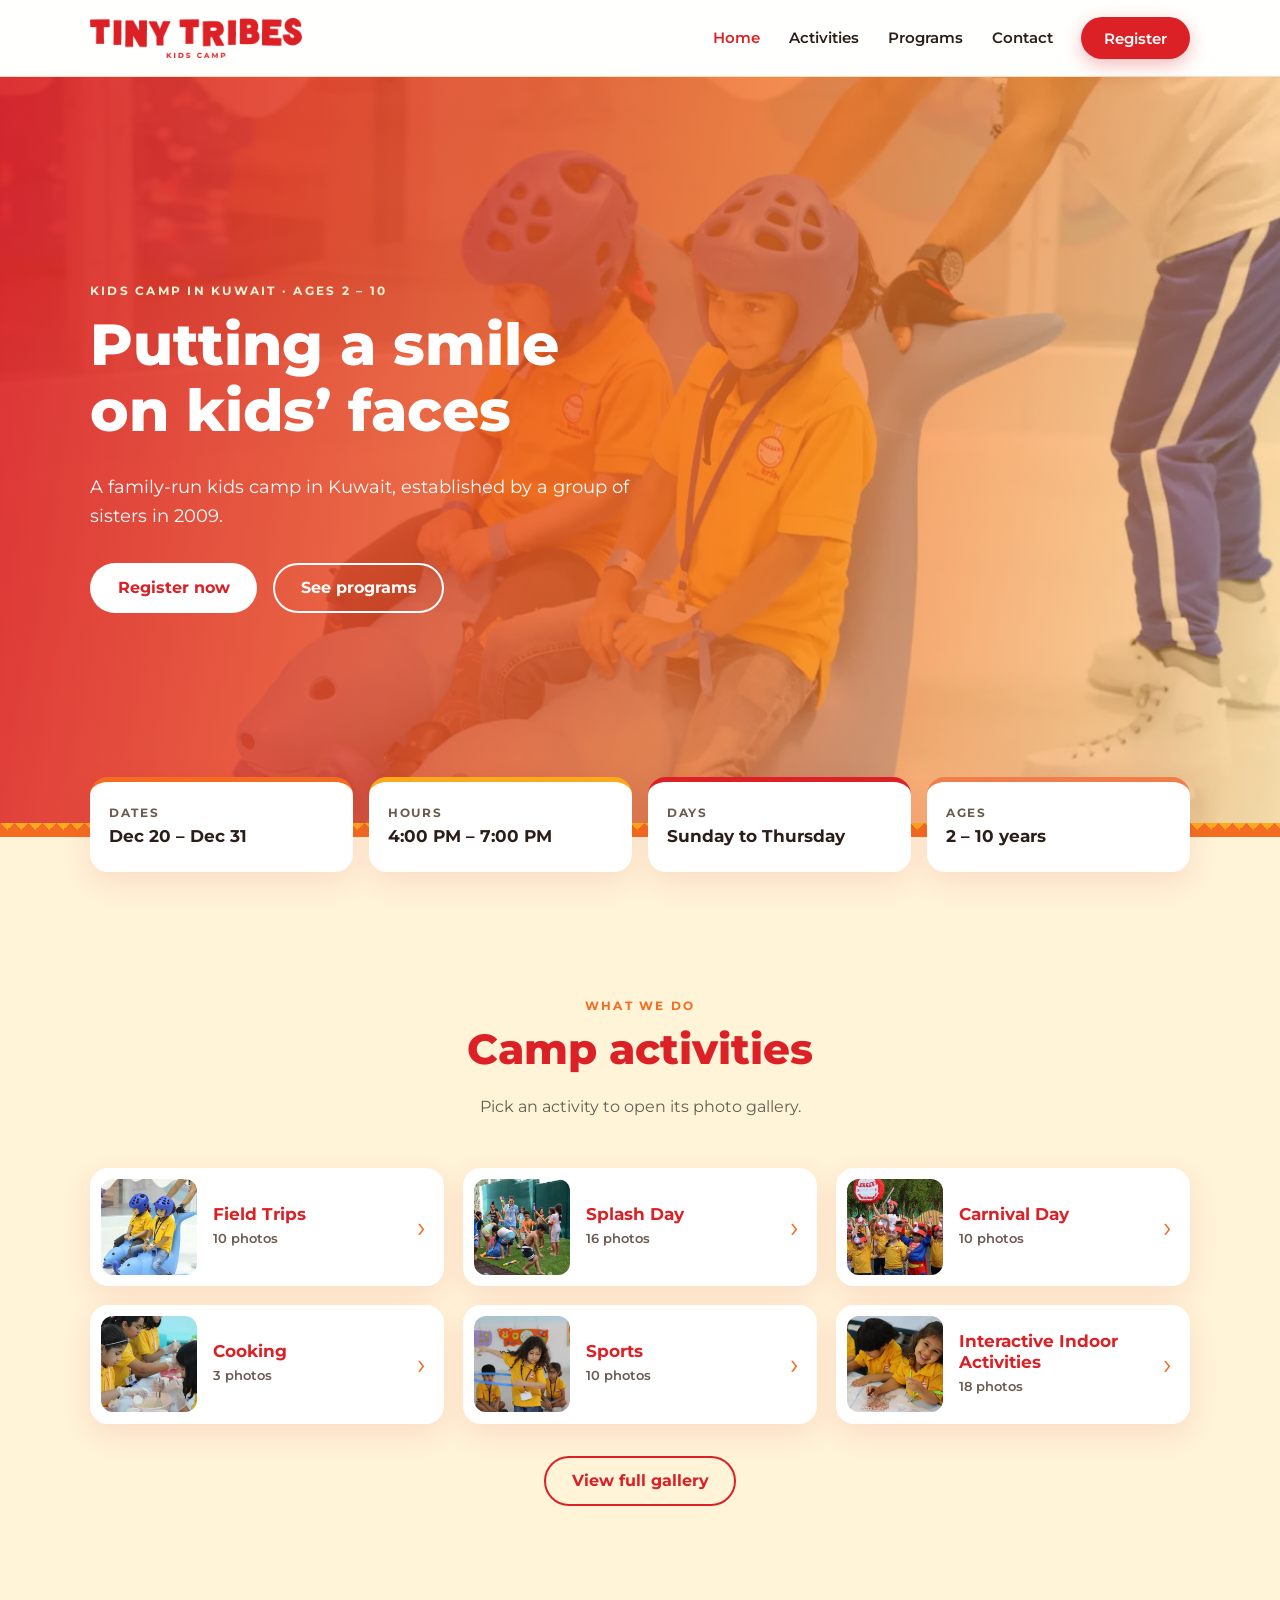
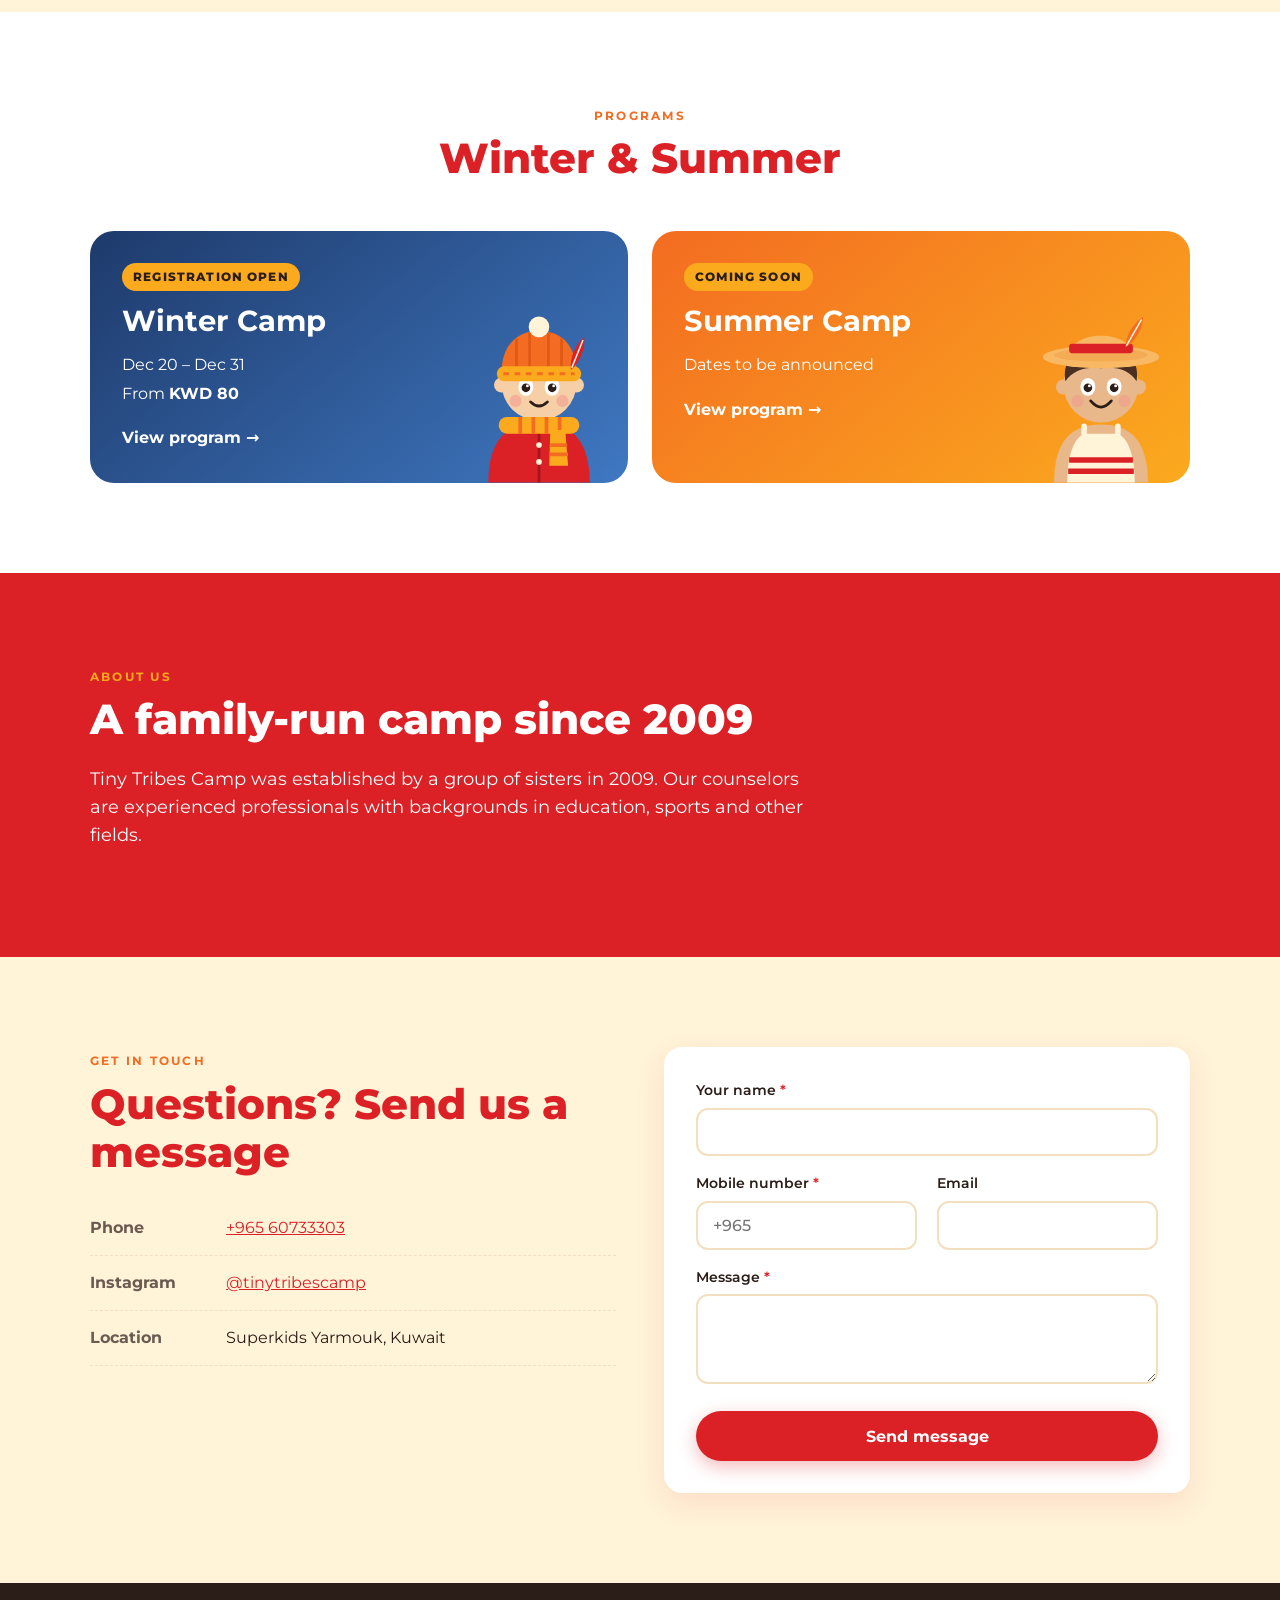
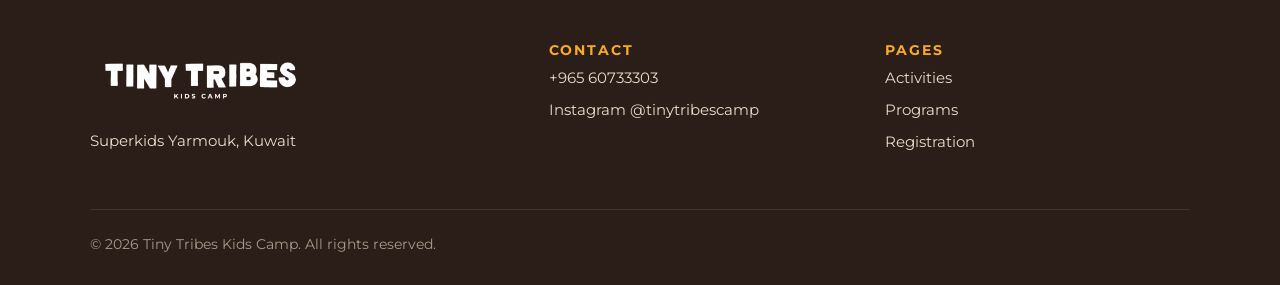
==== index.html @ 7df6278d "Full-screen photo viewer on phones with locked page, pinch-zoom, pan and double-tap inside the photo" ====
<!DOCTYPE html>
<html lang="en">
<head>
  <meta charset="UTF-8">
  <meta name="viewport" content="width=device-width, initial-scale=1">
  <title>Tiny Tribes Kids Camp | Kids Camp in Kuwait</title>
  <meta name="description" content="Tiny Tribes Kids Camp in Kuwait for ages 2 to 10. Field trips, splash day, carnival day, cooking, sports and indoor activities.">
  <link rel="icon" href="assets/img/favicon.png">
  <link rel="preload" href="assets/fonts/montserrat-latin.woff2" as="font" type="font/woff2" crossorigin>
  <link rel="preload" as="image" href="assets/img/hero.webp" fetchpriority="high">
  <link rel="stylesheet" href="css/style.css?v=10">
  <script src="js/data.js?v=10" defer></script>
  <script src="js/store.js?v=10" defer></script>
  <script src="js/characters.js?v=10" defer></script>
  <script src="js/main.js?v=10" defer></script>
  <script type="speculationrules">{"prerender":[{"source":"document","where":{"href_matches":"*.html*"},"eagerness":"moderate"}]}</script>
</head>
<body>
  <a class="skip-link" href="#main">Skip to content</a>

  <header class="site-header">
    <nav class="container nav" aria-label="Main">
      <a class="brand" href="index.html"><img src="assets/img/logo.png" alt="Tiny Tribes Kids Camp" width="212" height="40"></a>
      <button class="nav-toggle" aria-expanded="false" aria-controls="nav-links" aria-label="Open menu">
        <span></span><span></span><span></span>
      </button>
      <ul class="nav-links" id="nav-links">
        <li><a href="index.html" aria-current="page">Home</a></li>
        <li><a href="gallery.html">Activities</a></li>
        <li><a href="program.html">Programs</a></li>
        <li><a href="#contact">Contact</a></li>
        <li><a class="btn btn-primary" href="register.html">Register</a></li>
      </ul>
    </nav>
  </header>

  <main id="main">
    <section class="hero" aria-labelledby="hero-title">
      <div class="hero-inner">
        <span class="eyebrow">Kids camp in Kuwait · Ages 2 – 10</span>
        <h1 id="hero-title">Putting a smile on kids’ faces</h1>
        <p>A family-run kids camp in Kuwait, established by a group of sisters in 2009.</p>
        <div class="hero-actions">
          <a class="btn btn-light" href="register.html">Register now</a>
          <a class="btn btn-secondary" href="program.html">See programs</a>
        </div>
      </div>
    </section>
    <div class="band" aria-hidden="true"></div>

    <section class="facts-section" aria-label="Winter Camp at a glance">
      <div class="container">
        <div class="facts" id="facts"></div>
      </div>
    </section>

    <section id="activities" aria-labelledby="activities-title">
      <div class="container">
        <div class="section-head reveal">
          <span class="eyebrow">What we do</span>
          <h2 id="activities-title">Camp activities</h2>
          <p>Pick an activity to open its photo gallery.</p>
        </div>
        <div class="categories" id="category-grid"></div>
        <p class="center" style="margin-top:2rem"><a class="btn btn-secondary" href="gallery.html">View full gallery</a></p>
      </div>
    </section>

    <section class="bg-white" aria-labelledby="programs-title">
      <div class="container">
        <div class="section-head reveal">
          <span class="eyebrow">Programs</span>
          <h2 id="programs-title">Winter &amp; Summer</h2>
        </div>
        <div class="program-teasers" id="program-teasers"></div>
      </div>
    </section>

    <section id="about" class="about" aria-labelledby="about-title">
      <div class="container reveal">
        <span class="eyebrow">About us</span>
        <h2 id="about-title">A family-run camp since 2009</h2>
        <p>Tiny Tribes Camp was established by a group of sisters in 2009. Our counselors are experienced professionals with backgrounds in education, sports and other fields.</p>
      </div>
    </section>

    <section id="contact" aria-labelledby="contact-title">
      <div class="container split">
        <div class="reveal">
          <span class="eyebrow">Get in touch</span>
          <h2 id="contact-title">Questions? Send us a message</h2>
          <ul class="detail-list">
            <li><span>Phone</span><span><a href="tel:+96560733303">+965 60733303</a></span></li>
            <li><span>Instagram</span><span><a href="https://instagram.com/tinytribescamp" target="_blank" rel="noopener">@tinytribescamp</a></span></li>
            <li><span>Location</span><span>Superkids Yarmouk, Kuwait</span></li>
          </ul>
        </div>
        <form id="contact-form" class="card reveal" novalidate>
          <div class="grid-2">
            <div class="field full">
              <label for="c-name">Your name <span class="req">*</span></label>
              <input id="c-name" name="c-name" type="text" autocomplete="name" required>
              <span class="error">Please enter your name.</span>
            </div>
            <div class="field">
              <label for="c-phone">Mobile number <span class="req">*</span></label>
              <input id="c-phone" name="c-phone" type="tel" autocomplete="tel" placeholder="+965" required>
              <span class="error">Please enter a valid phone number.</span>
            </div>
            <div class="field">
              <label for="c-email">Email</label>
              <input id="c-email" name="c-email" type="email" autocomplete="email">
              <span class="error">Please enter a valid email address.</span>
            </div>
            <div class="field full">
              <label for="c-message">Message <span class="req">*</span></label>
              <textarea id="c-message" name="c-message" required></textarea>
              <span class="error">Please write a message.</span>
            </div>
          </div>
          <button type="submit" class="btn btn-primary" style="margin-top:1.2rem;width:100%">Send message</button>
          <p id="contact-sent" class="notice hidden" role="status" style="margin:1rem 0 0">Thank you! Your message was sent. We'll get back to you soon.</p>
        </form>
      </div>
    </section>
  </main>

  <footer class="site-footer">
    <div class="container">
      <div class="footer-grid">
        <div>
          <img src="assets/img/logo-full.png" alt="Tiny Tribes Kids Camp" width="222" height="70" loading="lazy">
          <p>Superkids Yarmouk, Kuwait</p>
        </div>
        <div>
          <h3>Contact</h3>
          <ul>
            <li><a href="tel:+96560733303">+965 60733303</a></li>
            <li><a href="https://instagram.com/tinytribescamp" target="_blank" rel="noopener">Instagram @tinytribescamp</a></li>
          </ul>
        </div>
        <div>
          <h3>Pages</h3>
          <ul>
            <li><a href="gallery.html">Activities</a></li>
            <li><a href="program.html">Programs</a></li>
            <li><a href="register.html">Registration</a></li>
          </ul>
        </div>
      </div>
      <div class="footer-bottom">© <span data-year>2026</span> Tiny Tribes Kids Camp. All rights reserved.</div>
    </div>
  </footer>
</body>
</html>
---- css/style.css ----
/* ==========================================================
   Tiny Tribes Kids Camp – shared stylesheet
   Brand palette and fonts from the Tiny Tribes brand guide.
   ========================================================== */

/* Primary brand font. When you have the font file, save it as
   assets/fonts/WonkyFont.woff2 and remove the comment marks
   around the block below. Until then headings use Montserrat.
@font-face {
  font-family: "Wonky";
  src: url("../assets/fonts/WonkyFont.woff2") format("woff2");
  font-display: swap;
}
*/

/* Montserrat, hosted with the site (no outside font requests) */
@font-face {
  font-family: "Montserrat";
  font-style: normal;
  font-weight: 400 800;
  font-display: swap;
  src: url("../assets/fonts/montserrat-latin.woff2") format("woff2");
}

/* Smooth cross-fade between pages in browsers that support it */
@view-transition { navigation: auto; }
::view-transition-old(root),
::view-transition-new(root) { animation-duration: .35s; }

/* ---------- Page-change hat (brand feathers) ---------- */
.hat-loader {
  position: fixed;
  inset: 0;
  z-index: 1000;
  display: grid;
  place-items: center;
  background: var(--cream);
  opacity: 0;
  visibility: hidden;
  transition: opacity .2s ease, visibility 0s linear .2s;
}
.hat-loader.show { opacity: 1; visibility: visible; transition: opacity .15s ease; }
.hat-loader svg { width: 210px; height: auto; overflow: visible; }
.hat-loader.show .hat { animation: hat-drop .55s cubic-bezier(.3, 1.5, .5, 1) both; transform-origin: 100px 120px; }
.hat-loader .feather { transform-box: fill-box; transform-origin: 50% 100%; }
.hat-loader.show .feather { animation: wiggle .5s ease-in-out .3s infinite alternate; }
.hat-loader.show .feather.f2 { animation-delay: .4s; }
.hat-loader.show .feather.f3 { animation-delay: .5s; }
.hat-loader .dots { display: flex; gap: 6px; justify-content: center; margin-top: 10px; }
.hat-loader .dots span { width: 8px; height: 8px; border-radius: 50%; background: var(--orange); animation: dot .9s ease-in-out infinite; }
.hat-loader .dots span:nth-child(2) { animation-delay: .15s; background: var(--red); }
.hat-loader .dots span:nth-child(3) { animation-delay: .3s; background: var(--yellow); }
@keyframes hat-drop {
  0% { transform: translateY(-140px) rotate(-12deg) scale(.7); opacity: 0; }
  60% { transform: translateY(8px) rotate(4deg) scale(1.05); opacity: 1; }
  100% { transform: none; }
}
@keyframes wiggle { from { transform: rotate(-6deg); } to { transform: rotate(6deg); } }
@keyframes dot { 0%, 100% { transform: translateY(0); } 50% { transform: translateY(-8px); } }
@media (prefers-reduced-motion: reduce) {
  .hat-loader.show .hat, .hat-loader.show .feather, .hat-loader .dots span { animation: none; }
}

:root {
  /* Primary palette */
  --red: #db2126;
  --orange: #f36c21;
  --yellow: #fbaa1e;
  /* Secondary palette */
  --coral: #ef7e4b;
  --sand: #f8b864;
  --cream: #fff3d8;

  --ink: #2b1d17;
  --muted: #6b5a50;
  --white: #ffffff;
  --line: #f1dfbf;

  --font-display: "Wonky", "Montserrat", system-ui, sans-serif;
  --font-body: "Montserrat", system-ui, -apple-system, "Segoe UI", sans-serif;

  --radius: 18px;
  --shadow: 0 10px 30px rgba(219, 33, 38, 0.10);
  --max: 1140px;
}

*,
*::before,
*::after { box-sizing: border-box; }

html { scroll-behavior: smooth; }

body {
  margin: 0;
  font-family: var(--font-body);
  color: var(--ink);
  background: var(--cream);
  line-height: 1.6;
  -webkit-font-smoothing: antialiased;
}

img { max-width: 100%; display: block; }

a { color: var(--red); }

h1, h2, h3 {
  font-family: var(--font-display);
  line-height: 1.15;
  margin: 0 0 .5em;
  color: var(--red);
}

h1 { font-size: clamp(2.2rem, 5vw, 3.6rem); font-weight: 800; }
h2 { font-size: clamp(1.8rem, 3.5vw, 2.6rem); font-weight: 800; }
h3 { font-size: 1.2rem; font-weight: 700; }

.container {
  width: 100%;
  max-width: var(--max);
  margin: 0 auto;
  padding: 0 20px;
}

.eyebrow {
  display: inline-block;
  font-size: .78rem;
  font-weight: 700;
  letter-spacing: .18em;
  text-transform: uppercase;
  color: var(--orange);
  margin-bottom: .6rem;
}

.skip-link {
  position: absolute;
  left: -999px;
  top: 0;
  background: var(--red);
  color: var(--white);
  padding: 10px 16px;
  z-index: 100;
}
.skip-link:focus { left: 10px; }

/* ---------- Buttons ---------- */
.btn {
  display: inline-flex;
  align-items: center;
  justify-content: center;
  gap: .5rem;
  padding: .85rem 1.6rem;
  border-radius: 999px;
  border: 2px solid transparent;
  font: 700 1rem var(--font-body);
  text-decoration: none;
  cursor: pointer;
  transition: transform .15s ease, background-color .15s ease, box-shadow .15s ease;
}
.btn:hover { transform: translateY(-2px); }
.btn:focus-visible { outline: 3px solid var(--yellow); outline-offset: 3px; }
.btn-primary { background: var(--red); color: var(--white); box-shadow: 0 6px 18px rgba(219, 33, 38, .3); }
.btn-primary:hover { background: #c21b20; }
.btn-secondary { background: transparent; color: var(--red); border-color: var(--red); }
.btn-secondary:hover { background: var(--red); color: var(--white); }
.btn-light { background: var(--white); color: var(--red); }
.btn[disabled] { opacity: .6; cursor: not-allowed; transform: none; }

/* ---------- Header ---------- */
.site-header {
  position: sticky;
  top: 0;
  z-index: 50;
  background: rgba(255, 255, 255, .96);
  backdrop-filter: saturate(160%) blur(8px);
  border-bottom: 1px solid var(--line);
}
.nav {
  display: flex;
  align-items: center;
  justify-content: space-between;
  height: 76px;
}
.brand img { height: 40px; width: auto; }
.nav-links {
  display: flex;
  align-items: center;
  gap: 1.8rem;
  list-style: none;
  margin: 0;
  padding: 0;
}
.nav-links a {
  color: var(--ink);
  font-weight: 600;
  text-decoration: none;
  font-size: .95rem;
}
.nav-links a:hover,
.nav-links a[aria-current="page"] { color: var(--red); }
.nav-links .btn,
.nav-links .btn[aria-current="page"] { color: var(--white); padding: .6rem 1.3rem; }

.nav-toggle {
  display: none;
  background: none;
  border: 0;
  padding: 8px;
  cursor: pointer;
}
.nav-toggle span {
  display: block;
  width: 26px;
  height: 3px;
  margin: 5px 0;
  background: var(--red);
  border-radius: 2px;
  transition: transform .2s ease, opacity .2s ease;
}

@media (max-width: 820px) {
  .nav-toggle { display: block; }
  .nav-links {
    position: absolute;
    top: 76px;
    left: 0;
    right: 0;
    flex-direction: column;
    gap: 0;
    background: var(--white);
    border-bottom: 1px solid var(--line);
    padding: .5rem 20px 1.2rem;
    display: none;
  }
  .nav-links.open { display: flex; }
  .nav-links li { width: 100%; }
  .nav-links a { display: block; padding: .8rem 0; }
  .nav-links .btn { margin-top: .5rem; width: 100%; }
  .nav-toggle[aria-expanded="true"] span:nth-child(1) { transform: translateY(8px) rotate(45deg); }
  .nav-toggle[aria-expanded="true"] span:nth-child(2) { opacity: 0; }
  .nav-toggle[aria-expanded="true"] span:nth-child(3) { transform: translateY(-8px) rotate(-45deg); }
}

/* ---------- Hero ---------- */
.hero {
  position: relative;
  color: var(--white);
  background: var(--red) url("../assets/img/hero.webp") center / cover no-repeat;
  isolation: isolate;
}
.hero::before {
  content: "";
  position: absolute;
  inset: 0;
  background: linear-gradient(100deg, rgba(219, 33, 38, .92) 0%, rgba(243, 108, 33, .78) 55%, rgba(251, 170, 30, .35) 100%);
  z-index: -1;
}
.hero-inner { padding: 110px 20px 120px; max-width: var(--max); margin: 0 auto; }
.hero h1 { color: var(--white); max-width: 14ch; }
.hero .eyebrow { color: var(--cream); }
.hero p { font-size: 1.15rem; max-width: 46ch; margin: 0 0 2rem; }
.hero-actions { display: flex; flex-wrap: wrap; gap: 1rem; }
.hero .btn-secondary { color: var(--white); border-color: var(--white); }
.hero .btn-secondary:hover { background: var(--white); color: var(--red); }

/* Patterned band, echoing the bar under the feather in the logo */
.band {
  height: 14px;
  background:
    linear-gradient(135deg, var(--yellow) 25%, transparent 25%) -7px 0 / 14px 14px,
    linear-gradient(225deg, var(--yellow) 25%, transparent 25%) -7px 0 / 14px 14px,
    var(--orange);
}

/* ---------- Sections ---------- */
section { padding: 90px 0; }
.section-head { text-align: center; max-width: 640px; margin: 0 auto 3rem; }
.section-head p { color: var(--muted); margin: 0; }
.bg-white { background: var(--white); }

/* Quick facts strip */
.facts {
  display: grid;
  grid-template-columns: repeat(4, 1fr);
  gap: 1rem;
  margin-top: -60px;
  position: relative;
}
.fact {
  background: var(--white);
  border-radius: var(--radius);
  padding: 1.4rem 1.2rem;
  box-shadow: var(--shadow);
  border-top: 5px solid var(--orange);
}
.fact:nth-child(2) { border-top-color: var(--yellow); }
.fact:nth-child(3) { border-top-color: var(--red); }
.fact:nth-child(4) { border-top-color: var(--coral); }
.fact small {
  display: block;
  font-size: .72rem;
  font-weight: 700;
  letter-spacing: .14em;
  text-transform: uppercase;
  color: var(--muted);
}
.fact strong { font-size: 1.05rem; }
.facts-section { padding: 0 0 30px; }

@media (max-width: 820px) {
  .facts { grid-template-columns: repeat(2, 1fr); }
}

/* Activities grid */
.activities {
  display: grid;
  grid-template-columns: repeat(3, 1fr);
  gap: 1.5rem;
}
.activity {
  position: relative;
  border-radius: var(--radius);
  overflow: hidden;
  background: var(--white);
  box-shadow: var(--shadow);
  cursor: pointer;
  border: 0;
  padding: 0;
  text-align: left;
  font: inherit;
  color: inherit;
}
.activity img {
  aspect-ratio: 3 / 2;
  object-fit: cover;
  width: 100%;
  transition: transform .4s ease;
}
.activity:hover img,
.activity:focus-visible img { transform: scale(1.05); }
.activity:focus-visible { outline: 3px solid var(--orange); outline-offset: 3px; }
.activity figcaption,
.activity .activity-label {
  display: flex;
  align-items: center;
  gap: .6rem;
  padding: 1rem 1.2rem;
  font-family: var(--font-display);
  font-weight: 700;
  font-size: 1.1rem;
  color: var(--red);
}
.activity .dot {
  width: 12px;
  height: 12px;
  border-radius: 50%;
  background: var(--orange);
  flex: none;
}
@media (max-width: 900px) { .activities { grid-template-columns: repeat(2, 1fr); } }
@media (max-width: 560px) { .activities { grid-template-columns: 1fr; } }

/* Lightbox */
.lightbox {
  border: 0;
  padding: 0;
  max-width: min(960px, 92vw);
  border-radius: var(--radius);
  background: var(--white);
  overflow: hidden;
}
.lightbox::backdrop { background: rgba(43, 29, 23, .8); }
.lightbox img { width: 100%; height: auto; }
.lightbox-bar {
  display: flex;
  align-items: center;
  justify-content: space-between;
  padding: .8rem 1.2rem;
  gap: 1rem;
}
.lightbox-bar h3 { margin: 0; }
.lightbox-close {
  background: var(--cream);
  border: 0;
  border-radius: 50%;
  width: 40px;
  height: 40px;
  font-size: 1.4rem;
  line-height: 1;
  cursor: pointer;
  color: var(--red);
}

/* Camp details / pricing */
.split {
  display: grid;
  grid-template-columns: 1fr 1fr;
  gap: 3rem;
  align-items: start;
}
@media (max-width: 860px) { .split { grid-template-columns: 1fr; } }

.detail-list { list-style: none; padding: 0; margin: 1.5rem 0 0; }
.detail-list li {
  display: flex;
  gap: 1rem;
  padding: .9rem 0;
  border-bottom: 1px dashed var(--line);
}
.detail-list li span:first-child { font-weight: 700; min-width: 7.5rem; color: var(--muted); }

.ages { display: flex; flex-wrap: wrap; gap: .5rem; margin: 0; padding: 0; list-style: none; }
.ages li {
  background: var(--cream);
  color: var(--red);
  font-weight: 700;
  padding: .35rem .9rem;
  border-radius: 999px;
  font-size: .9rem;
}

.price-cards { display: grid; grid-template-columns: 1fr 1fr; gap: 1.2rem; }
@media (max-width: 520px) { .price-cards { grid-template-columns: 1fr; } }
.price-card {
  background: var(--white);
  border: 2px solid var(--line);
  border-radius: var(--radius);
  padding: 1.8rem 1.5rem;
  text-align: center;
}
.price-card.featured { border-color: var(--orange); background: linear-gradient(180deg, #fff 0%, var(--cream) 100%); }
.price-card h3 { color: var(--ink); }
.price {
  font-family: var(--font-display);
  font-size: 2.6rem;
  font-weight: 800;
  color: var(--red);
  line-height: 1;
  margin: .4rem 0;
}
.price small { font-size: 1rem; font-family: var(--font-body); color: var(--muted); }
.price-card p { color: var(--muted); font-size: .92rem; margin: .4rem 0 1.2rem; }

/* About */
.about { background: var(--red); color: var(--white); }
.about h2 { color: var(--white); }
.about .eyebrow { color: var(--yellow); }
.about p { max-width: 60ch; font-size: 1.1rem; }

/* CTA */
.cta {
  background: linear-gradient(120deg, var(--orange), var(--yellow));
  border-radius: 28px;
  padding: 3.5rem 2rem;
  text-align: center;
  color: var(--white);
}
.cta h2 { color: var(--white); }
.cta p { margin: 0 auto 1.8rem; max-width: 50ch; }

/* ---------- Page header for inner pages ---------- */
.page-hero {
  background: linear-gradient(110deg, var(--red), var(--orange));
  color: var(--white);
  padding: 60px 0 70px;
}
.page-hero h1 { color: var(--white); margin: 0; }
.page-hero p { margin: .6rem 0 0; opacity: .95; }

/* Steps indicator */
.steps {
  display: flex;
  gap: .5rem;
  list-style: none;
  padding: 0;
  margin: 1.4rem 0 0;
  counter-reset: step;
  flex-wrap: wrap;
}
.steps li {
  counter-increment: step;
  display: flex;
  align-items: center;
  gap: .5rem;
  font-weight: 600;
  font-size: .9rem;
  opacity: .75;
}
.steps li::before {
  content: counter(step);
  display: grid;
  place-items: center;
  width: 28px;
  height: 28px;
  border-radius: 50%;
  border: 2px solid var(--white);
  font-weight: 700;
}
.steps li + li::after { content: none; }
.steps li.active { opacity: 1; }
.steps li.active::before { background: var(--white); color: var(--red); }
.steps li.done::before { content: "✓"; background: var(--yellow); border-color: var(--yellow); color: var(--ink); }
.steps li:not(:last-child) { margin-right: 1rem; }

/* ---------- Forms ---------- */
.form-layout {
  display: grid;
  grid-template-columns: 1fr 340px;
  gap: 2rem;
  align-items: start;
  margin-top: -40px;
}
@media (max-width: 900px) { .form-layout { grid-template-columns: 1fr; } }

.card {
  background: var(--white);
  border-radius: var(--radius);
  box-shadow: var(--shadow);
  padding: 2rem;
}
@media (max-width: 560px) { .card { padding: 1.4rem; } }

.card + .card { margin-top: 1.5rem; }

fieldset { border: 0; padding: 0; margin: 0 0 1.5rem; }
legend {
  font-family: var(--font-display);
  font-weight: 700;
  font-size: 1.25rem;
  color: var(--red);
  margin-bottom: 1rem;
  padding: 0;
}

.grid-2 { display: grid; grid-template-columns: 1fr 1fr; gap: 1rem 1.2rem; }
@media (max-width: 600px) { .grid-2 { grid-template-columns: 1fr; } }
.full { grid-column: 1 / -1; }

.field label {
  display: block;
  font-weight: 600;
  font-size: .9rem;
  margin-bottom: .35rem;
}
.field .req { color: var(--red); }
.field input,
.field select,
.field textarea {
  width: 100%;
  padding: .8rem .95rem;
  border: 2px solid var(--line);
  border-radius: 12px;
  font: 500 1rem var(--font-body);
  color: var(--ink);
  background: var(--white);
  transition: border-color .15s ease, box-shadow .15s ease;
}
.field textarea { min-height: 90px; resize: vertical; }
.field input:focus,
.field select:focus,
.field textarea:focus {
  outline: none;
  border-color: var(--orange);
  box-shadow: 0 0 0 4px rgba(243, 108, 33, .15);
}
.field.invalid input,
.field.invalid select,
.field.invalid textarea { border-color: var(--red); }
.field .error {
  display: none;
  color: var(--red);
  font-size: .82rem;
  font-weight: 600;
  margin-top: .3rem;
}
.field.invalid .error { display: block; }
.hint { color: var(--muted); font-size: .85rem; }

.child-block {
  border: 2px dashed var(--line);
  border-radius: 14px;
  padding: 1.2rem;
  margin-bottom: 1rem;
  position: relative;
}
.child-block h3 { font-size: 1rem; color: var(--ink); margin-bottom: .9rem; }
.remove-child {
  position: absolute;
  top: .8rem;
  right: .8rem;
  background: none;
  border: 0;
  color: var(--red);
  font-weight: 700;
  cursor: pointer;
  font-size: .85rem;
}

.option-cards { display: grid; grid-template-columns: 1fr 1fr; gap: 1rem; }
@media (max-width: 600px) { .option-cards { grid-template-columns: 1fr; } }
.option-card { position: relative; }
.option-card input { position: absolute; opacity: 0; pointer-events: none; }
.option-card label {
  display: block;
  border: 2px solid var(--line);
  border-radius: 14px;
  padding: 1.1rem 1.2rem;
  cursor: pointer;
  transition: border-color .15s ease, background-color .15s ease;
}
.option-card label strong { display: block; font-size: 1.05rem; }
.option-card label .amount { color: var(--red); font-weight: 800; font-size: 1.2rem; }
.option-card label .meta { color: var(--muted); font-size: .88rem; display: block; }
.option-card input:checked + label { border-color: var(--orange); background: var(--cream); }
.option-card input:focus-visible + label { outline: 3px solid var(--yellow); outline-offset: 2px; }

.check {
  display: flex;
  gap: .7rem;
  align-items: flex-start;
  font-size: .92rem;
}
.check input { margin-top: .3rem; width: 18px; height: 18px; accent-color: var(--red); flex: none; }

/* Summary sidebar */
.summary { position: sticky; top: 100px; }
.summary h2 { font-size: 1.4rem; }
.summary-row {
  display: flex;
  justify-content: space-between;
  gap: 1rem;
  padding: .55rem 0;
  border-bottom: 1px dashed var(--line);
  font-size: .95rem;
}
.summary-row span:first-child { color: var(--muted); }
.summary-total {
  display: flex;
  justify-content: space-between;
  align-items: baseline;
  margin-top: 1rem;
  font-weight: 800;
}
.summary-total .amount {
  font-family: var(--font-display);
  font-size: 1.8rem;
  color: var(--red);
}

.notice {
  background: var(--cream);
  border-left: 5px solid var(--yellow);
  border-radius: 10px;
  padding: .9rem 1.1rem;
  font-size: .9rem;
  margin-bottom: 1.5rem;
}

/* Payment methods */
.pay-methods { display: grid; gap: .8rem; }
.pay-method label { display: flex; align-items: center; justify-content: space-between; gap: 1rem; }
.pay-badge {
  font-weight: 800;
  font-size: .8rem;
  letter-spacing: .08em;
  padding: .35rem .7rem;
  border-radius: 8px;
  background: var(--ink);
  color: var(--white);
}

.success { text-align: center; padding: 3rem 2rem; }
.success-icon {
  width: 72px;
  height: 72px;
  border-radius: 50%;
  background: var(--yellow);
  color: var(--ink);
  display: grid;
  place-items: center;
  font-size: 2rem;
  margin: 0 auto 1rem;
}
.ref { font-family: ui-monospace, Consolas, monospace; background: var(--cream); padding: .2rem .5rem; border-radius: 6px; }

.hidden { display: none !important; }

/* ---------- Footer ---------- */
.site-footer {
  background: var(--ink);
  color: #e8dccb;
  padding: 60px 0 30px;
  font-size: .95rem;
}
.footer-grid {
  display: grid;
  grid-template-columns: 1.4fr 1fr 1fr;
  gap: 2rem;
}
@media (max-width: 760px) { .footer-grid { grid-template-columns: 1fr; } }
.site-footer img { height: 70px; width: auto; margin-bottom: 1rem; }
.site-footer h3 { color: var(--yellow); font-family: var(--font-body); font-size: .85rem; letter-spacing: .14em; text-transform: uppercase; }
.site-footer ul { list-style: none; padding: 0; margin: 0; }
.site-footer li { margin-bottom: .5rem; }
.site-footer a { color: #e8dccb; text-decoration: none; }
.site-footer a:hover { color: var(--white); }
.footer-bottom {
  border-top: 1px solid rgba(255, 255, 255, .1);
  margin-top: 2.5rem;
  padding-top: 1.5rem;
  font-size: .85rem;
  color: #a8998b;
}

/* Reveal on scroll */
.reveal { opacity: 0; transform: translateY(20px); transition: opacity .6s ease, transform .6s ease; }
.reveal.visible { opacity: 1; transform: none; }

@media (prefers-reduced-motion: reduce) {
  html { scroll-behavior: auto; }
  .reveal { opacity: 1; transform: none; transition: none; }
  .btn, .activity img { transition: none; }
}

/* ==========================================================
   Categories, gallery, programs and seasons
   ========================================================== */
.center { text-align: center; }
.inline { display: inline !important; }
.h1 { font-size: clamp(2.2rem, 5vw, 3.6rem); }

.badge {
  display: inline-block;
  font-size: .72rem;
  font-weight: 800;
  letter-spacing: .1em;
  text-transform: uppercase;
  padding: .3rem .7rem;
  border-radius: 999px;
  background: var(--yellow);
  color: var(--ink);
}

/* Activity categories: compact tiles that open the gallery */
.categories {
  display: grid;
  grid-template-columns: repeat(3, 1fr);
  gap: 1.2rem;
}
.category {
  display: flex;
  align-items: center;
  gap: 1rem;
  padding: .7rem;
  background: var(--white);
  border-radius: var(--radius);
  box-shadow: var(--shadow);
  text-decoration: none;
  color: var(--ink);
  transition: transform .2s ease, box-shadow .2s ease;
}
.category:hover { transform: translateY(-3px); box-shadow: 0 14px 30px rgba(219, 33, 38, .16); }
.category:focus-visible { outline: 3px solid var(--orange); outline-offset: 3px; }
.category img {
  width: 96px;
  height: 96px;
  flex: none;
  border-radius: 12px;
  object-fit: cover;
}
.category strong {
  display: block;
  font-family: var(--font-display);
  color: var(--red);
  font-size: 1.05rem;
  line-height: 1.25;
}
.category small { color: var(--muted); font-weight: 600; }
.category::after {
  content: "\203A";
  margin-left: auto;
  padding-right: .4rem;
  font-size: 1.8rem;
  color: var(--orange);
  line-height: 1;
}
@media (max-width: 900px) { .categories { grid-template-columns: repeat(2, 1fr); } }
@media (max-width: 560px) {
  .categories { grid-template-columns: 1fr; gap: .7rem; }
  .category { padding: .5rem; }
  .category img { width: 64px; height: 64px; border-radius: 10px; }
}

/* Program teasers on home page */
.program-teasers { display: grid; grid-template-columns: 1fr 1fr; gap: 1.5rem; }
@media (max-width: 700px) { .program-teasers { grid-template-columns: 1fr; } }
.program-teaser {
  position: relative;
  overflow: hidden;
  display: block;
  padding: 2rem;
  border-radius: 24px;
  text-decoration: none;
  color: var(--white);
  min-height: 220px;
  transition: transform .2s ease;
}
.program-teaser:hover { transform: translateY(-3px); }
.program-teaser.winter { background: linear-gradient(140deg, #1e3a6b, #3f78c2); }
.program-teaser.summer { background: linear-gradient(140deg, var(--orange), var(--yellow)); }
.program-teaser h3 { color: var(--white); font-size: 1.8rem; margin-top: .8rem; }
.program-teaser p { margin: .2rem 0; }
.program-teaser .link { display: inline-block; margin-top: 1rem; font-weight: 700; }
.program-teaser { padding-right: 180px; min-height: 240px; }
.program-teaser > :not(.kid) { position: relative; z-index: 1; }
.kid {
  position: absolute;
  right: 14px;
  bottom: 0;
  width: 150px;
  height: auto;
  transition: transform .3s ease;
}
.program-teaser:hover .kid { transform: translateY(-6px) rotate(-2deg); }
.kid .pupil { transition: transform .08s linear; }
.kid .lid { transform-box: fill-box; transform-origin: 50% 0; transform: scaleY(0); animation: blink 5s infinite; }
.kid-summer .lid { animation-delay: 1.7s; }
@keyframes blink { 0%, 94%, 100% { transform: scaleY(0); } 96% { transform: scaleY(1); } }
.kid .pompom { transform-box: fill-box; transform-origin: 50% 100%; animation: bob 2.4s ease-in-out infinite; }
.kid .scarf-tail { transform-box: fill-box; transform-origin: 50% 0; animation: sway 2s ease-in-out infinite alternate; }
@keyframes bob { 50% { transform: translateY(-3px); } }
@keyframes sway { from { transform: rotate(-5deg); } to { transform: rotate(5deg); } }
@media (max-width: 560px) {
  .program-teaser { padding: 1.6rem 130px 1.6rem 1.4rem; min-height: 210px; }
  .kid { width: 112px; right: 8px; }
}
@media (prefers-reduced-motion: reduce) {
  .kid .lid, .kid .pompom, .kid .scarf-tail { animation: none; }
}

/* Chips (gallery tabs, program switch) */
.chips, .program-switch {
  display: flex;
  gap: .5rem;
  overflow-x: auto;
  padding: .3rem 0 1rem;
  scrollbar-width: none;
}
.chips::-webkit-scrollbar { display: none; }
.chip {
  flex: none;
  border: 2px solid var(--line);
  background: var(--white);
  color: var(--ink);
  border-radius: 999px;
  padding: .5rem 1rem;
  font: 600 .9rem var(--font-body);
  cursor: pointer;
  text-decoration: none;
  white-space: nowrap;
}
.chip:hover { border-color: var(--orange); }
.chip[aria-pressed="true"] { background: var(--red); border-color: var(--red); color: var(--white); }

/* Gallery grid */
.photo-grid {
  display: grid;
  grid-template-columns: repeat(4, 1fr);
  gap: .8rem;
  margin-top: .5rem;
}
@media (max-width: 900px) { .photo-grid { grid-template-columns: repeat(3, 1fr); } }
@media (max-width: 560px) { .photo-grid { grid-template-columns: repeat(2, 1fr); gap: .5rem; } }
.photo {
  border: 0;
  padding: 0;
  background: var(--line);
  border-radius: 12px;
  overflow: hidden;
  cursor: zoom-in;
  aspect-ratio: 1;
}
.photo img { width: 100%; height: 100%; object-fit: cover; transition: transform .3s ease; }
.photo:hover img { transform: scale(1.06); }
.photo:focus-visible { outline: 3px solid var(--orange); outline-offset: 2px; }

.gallery-lightbox { background: #111; max-width: min(1000px, 96vw); }
.gallery-lightbox img { height: min(78vh, 680px); width: 100%; object-fit: contain; background: #111; }
.photo { content-visibility: auto; contain-intrinsic-size: 300px; }
@media (hover: none) { .photo:hover img { transform: none; } }
.gallery-lightbox .lightbox-bar { background: var(--white); }
.lightbox-caption { font-weight: 700; color: var(--red); }
.lb-nav {
  position: absolute;
  top: 40%;
  transform: translateY(-50%);
  width: 46px;
  height: 46px;
  border-radius: 50%;
  border: 0;
  background: rgba(255, 255, 255, .9);
  color: var(--red);
  font-size: 2rem;
  line-height: 1;
  cursor: pointer;
}
.lb-prev { left: 10px; }
.lb-next { right: 10px; }

/* ---------- Program page seasons ---------- */
.program-switch {
  position: sticky;
  top: 76px;
  z-index: 20;
  background: var(--cream);
  padding: .8rem 20px;
  justify-content: center;
  max-width: none;
  margin: 0;
}
.season {
  position: relative;
  overflow: hidden;
  padding: 80px 0;
  min-height: 90vh;
  display: flex;
  align-items: center;
  scroll-margin-top: 130px;
}
.season-inner {
  position: relative;
  z-index: 2;
  display: grid;
  grid-template-columns: 1fr 1.2fr;
  gap: 3rem;
  align-items: center;
}
@media (max-width: 860px) {
  .season { min-height: 0; padding: 60px 0; }
  .season-inner { grid-template-columns: 1fr; gap: 1.5rem; }
}
.season-card {
  background: rgba(255, 255, 255, .95);
  color: var(--ink);
  border-radius: 24px;
  padding: 2rem;
  box-shadow: 0 20px 50px rgba(0, 0, 0, .15);
}
@media (max-width: 560px) { .season-card { padding: 1.3rem; } }
.season-card .price-cards { margin-top: 1.5rem; }
.season-card .detail-list { margin-top: .8rem; }
.program-soon { color: var(--muted); margin: 1rem 0 0; }

.winter { background: linear-gradient(180deg, #13284d 0%, #2c5a99 70%, #6d9bd6 100%); color: var(--white); }
.winter h1 { color: var(--white); }
.winter .season-card { background: rgba(228, 238, 250, .96); }
.winter .eyebrow { color: #bcd6ff; }
.season-tip { opacity: .85; }
#snow { position: absolute; inset: 0; z-index: 1; pointer-events: none; }
#tilt-button { margin-top: .5rem; }
#snow-front { position: absolute; inset: 0; z-index: 4; pointer-events: none; }

/* Snow piled on the winter price cards */
#winter-details .price-card { position: relative; overflow: visible; cursor: pointer; }
#winter-details .price-cards { margin-top: 2.8rem; row-gap: 2.6rem; }
.snow-cap {
  position: absolute;
  left: -6px;
  right: -6px;
  top: -30px;
  height: 46px;
  pointer-events: none;
  filter: drop-shadow(0 4px 5px rgba(19, 40, 77, .3));
  transform-origin: bottom center;
  transition: opacity .6s ease, transform .6s ease;
  animation: settle .9s ease-out;
}
.snow-cap.fallen {
  opacity: 0;
  transform: translateY(10px) scaleY(.2);
  transition: opacity .15s ease, transform .15s ease;
  animation: none;
}
@keyframes settle { from { transform: scaleY(.2); opacity: 0; } to { transform: none; opacity: 1; } }

.summer { background: linear-gradient(180deg, #7cc8f2 0%, #bfe6fb 55%, var(--cream) 100%); }
.summer h2 { color: var(--red); }
.sky { position: absolute; inset: 0; z-index: 1; pointer-events: none; }
.sun {
  position: absolute;
  top: 0;
  left: 0;
  width: clamp(110px, 16vw, 180px);
  height: clamp(110px, 16vw, 180px);
  filter: drop-shadow(0 0 30px rgba(251, 170, 30, .7));
  will-change: transform;
  transform: translate3d(60vw, 40px, 0);
}
.sun .rays { transform-origin: 100px 100px; animation: spin 18s linear infinite; }
@keyframes spin { to { transform: rotate(360deg); } }
.cloud {
  position: absolute;
  width: 160px;
  height: 50px;
  background: var(--white);
  border-radius: 50px;
  opacity: .85;
  animation: drift 60s linear infinite;
}
.cloud::before,
.cloud::after {
  content: "";
  position: absolute;
  background: var(--white);
  border-radius: 50%;
}
.cloud::before { width: 70px; height: 70px; top: -35px; left: 25px; }
.cloud::after { width: 50px; height: 50px; top: -22px; left: 85px; }
.c1 { top: 12%; animation-duration: 70s; animation-delay: -10s; }
.c2 { top: 32%; scale: .7; animation-duration: 90s; animation-delay: -50s; }
.c3 { top: 55%; scale: .5; animation-duration: 110s; animation-delay: -80s; }
@keyframes drift { from { left: -200px; } to { left: 110%; } }

@media (prefers-reduced-motion: reduce) {
  .cloud, .sun .rays { animation: none; }
}

/* ==========================================================
   Phone: tighter, more compact layout (computer view unchanged)
   ========================================================== */
@media (max-width: 560px) {
  body { font-size: 15px; }
  section { padding: 56px 0; }
  .container { padding: 0 16px; }

  /* Program page */
  .season { padding: 36px 0 44px; }
  .season-inner { gap: 1rem; }
  .season-intro h1, .season-intro .h1 { font-size: 2rem; margin-bottom: .2rem; }
  .season-tip { font-size: .85rem; margin: .2rem 0 0; }
  #tilt-button { padding: .5rem 1rem; font-size: .82rem; }
  .program-switch { padding: .5rem 16px; top: 64px; }
  .program-switch .chip { padding: .35rem .8rem; font-size: .82rem; }
  .season-card { padding: 1rem; border-radius: 18px; }
  .season-card .badge { font-size: .62rem; padding: .25rem .55rem; }

  /* Details as a compact 2-column grid */
  .season-card .detail-list {
    display: grid;
    grid-template-columns: 1fr 1fr;
    gap: .5rem;
    margin-top: .8rem;
  }
  .season-card .detail-list > li {
    flex-direction: column;
    gap: .1rem;
    padding: .55rem .7rem;
    border: 0;
    border-radius: 10px;
    background: rgba(255, 255, 255, .7);
    font-size: .85rem;
    line-height: 1.3;
  }
  .season-card .detail-list > li span:first-child {
    min-width: 0;
    font-size: .66rem;
    letter-spacing: .08em;
    text-transform: uppercase;
  }
  .season-card .detail-list > li:last-child { grid-column: 1 / -1; }
  .ages { gap: .3rem; }
  .ages li { padding: .15rem .55rem; font-size: .78rem; }

  /* Price cards side by side */
  .price-cards,
  .season-card .price-cards { grid-template-columns: 1fr 1fr; gap: .6rem; }
  #winter-details .price-cards { margin-top: 2rem; }
  .price-card { padding: 1rem .6rem .9rem; border-radius: 14px; }
  .price-card h3 { font-size: .92rem; margin-bottom: .2rem; }
  .price { font-size: 1.9rem; }
  .price small { font-size: .75rem; }
  .price-card p { font-size: .72rem; margin: .2rem 0 .7rem; }
  .price-card .btn { padding: .45rem .9rem; font-size: .8rem; }
  .snow-cap { top: -20px; height: 30px; left: -4px; right: -4px; }

  /* Header and hero a little smaller */
  .nav { height: 64px; }
  .nav-links { top: 64px; }
  .brand img { height: 32px; }
  .hero-inner { padding: 64px 16px 84px; }
  .hero p { font-size: 1rem; }
  .facts { gap: .6rem; margin-top: -44px; }
  .fact { padding: .8rem .9rem; }
  .fact strong { font-size: .9rem; }
  .section-head { margin-bottom: 1.8rem; }
}

/* ---------- Photo viewer: page locked, zoom inside the photo ---------- */
html.lb-open,
html.lb-open body { overflow: hidden; overscroll-behavior: none; }
.gallery-lightbox { overscroll-behavior: contain; }
.gallery-lightbox img {
  touch-action: none;
  user-select: none;
  -webkit-user-select: none;
  -webkit-user-drag: none;
  cursor: zoom-in;
  will-change: transform;
}
.gallery-lightbox .lightbox-bar { position: relative; z-index: 2; }
.gallery-lightbox .lb-nav { z-index: 2; }

@media (max-width: 760px) {
  .gallery-lightbox {
    width: 100vw;
    max-width: 100vw;
    height: 100dvh;
    max-height: 100dvh;
    margin: 0;
    border-radius: 0;
    background: #000;
    touch-action: none;
    display: none;
  }
  .gallery-lightbox[open] { display: flex; flex-direction: column; }
  .gallery-lightbox img { flex: 1; height: auto; min-height: 0; background: #000; }
  .gallery-lightbox .lightbox-bar { background: #000; padding: .8rem 1rem calc(.8rem + env(safe-area-inset-bottom)); }
  .gallery-lightbox .lightbox-caption { color: #fff; font-size: .9rem; }
  .gallery-lightbox .lightbox-close { width: 44px; height: 44px; }
  .gallery-lightbox .lb-nav { top: 50%; width: 40px; height: 40px; font-size: 1.6rem; background: rgba(255, 255, 255, .85); }
}
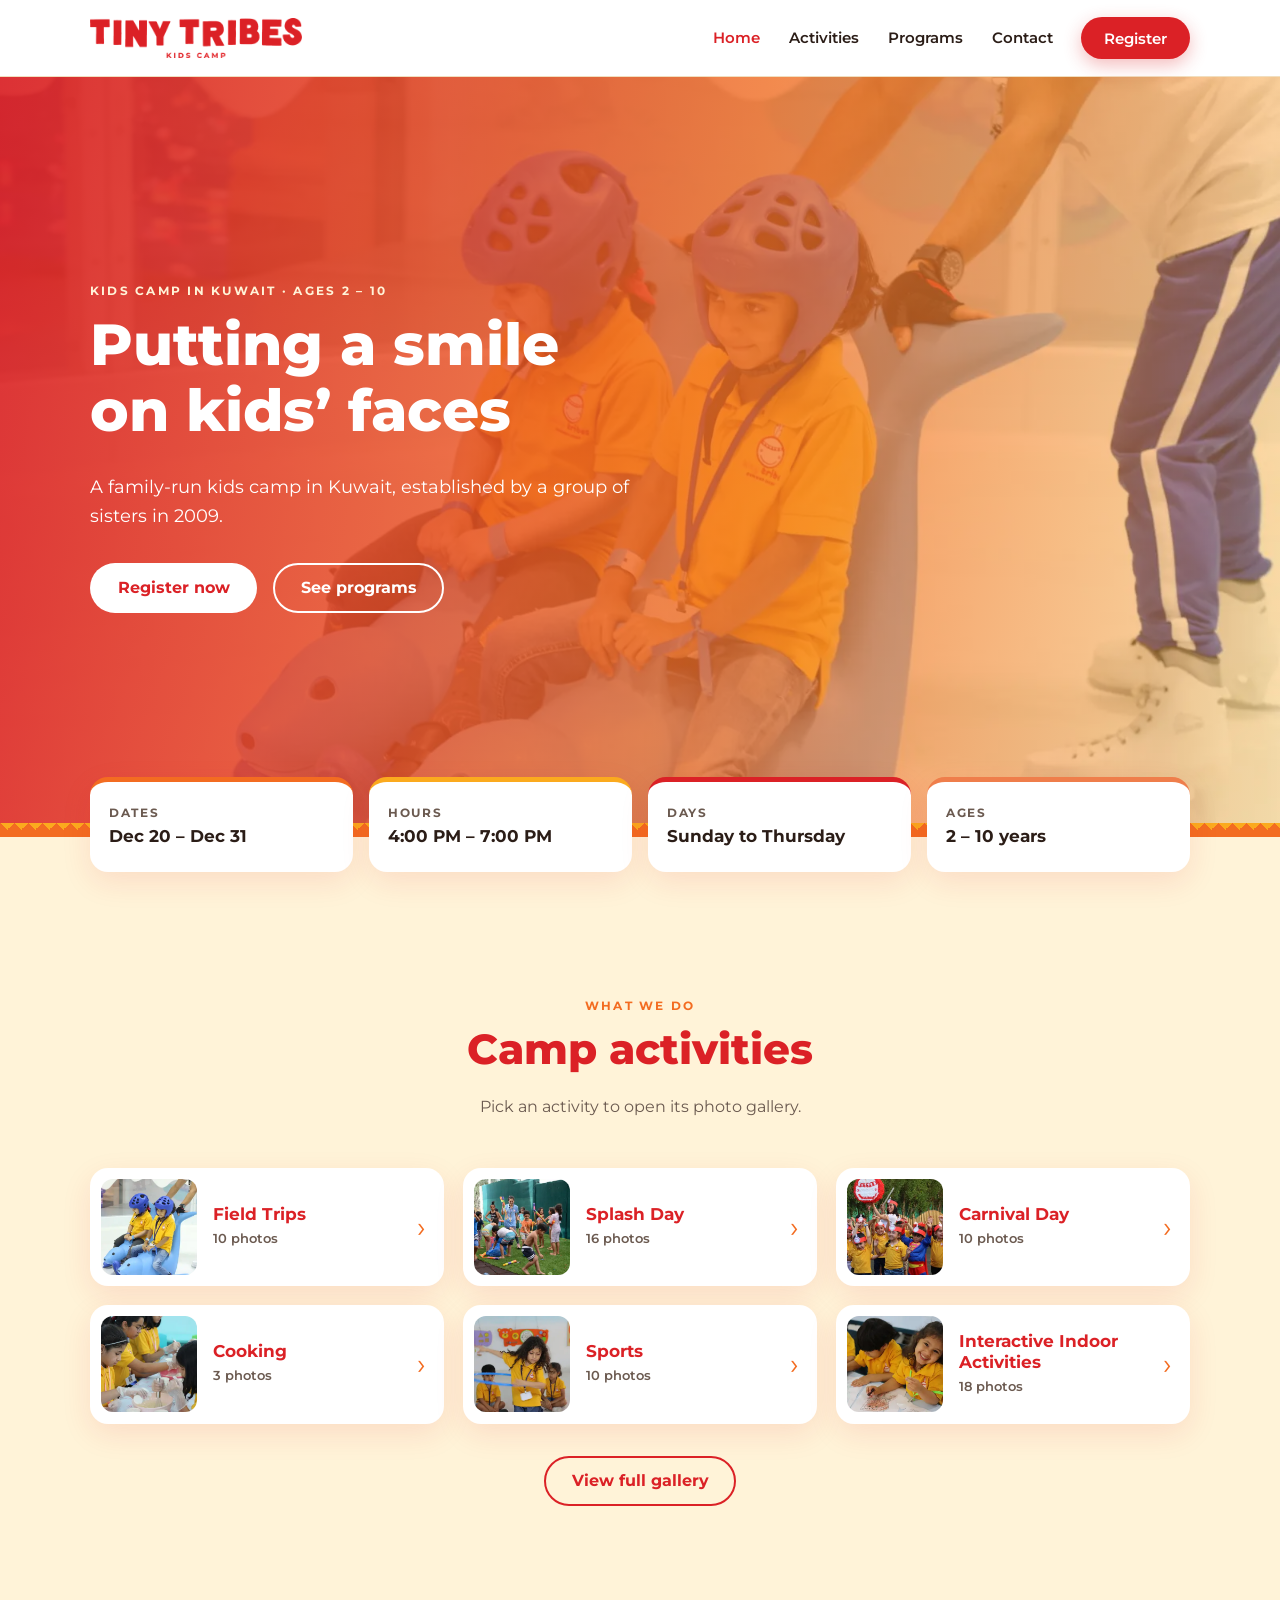
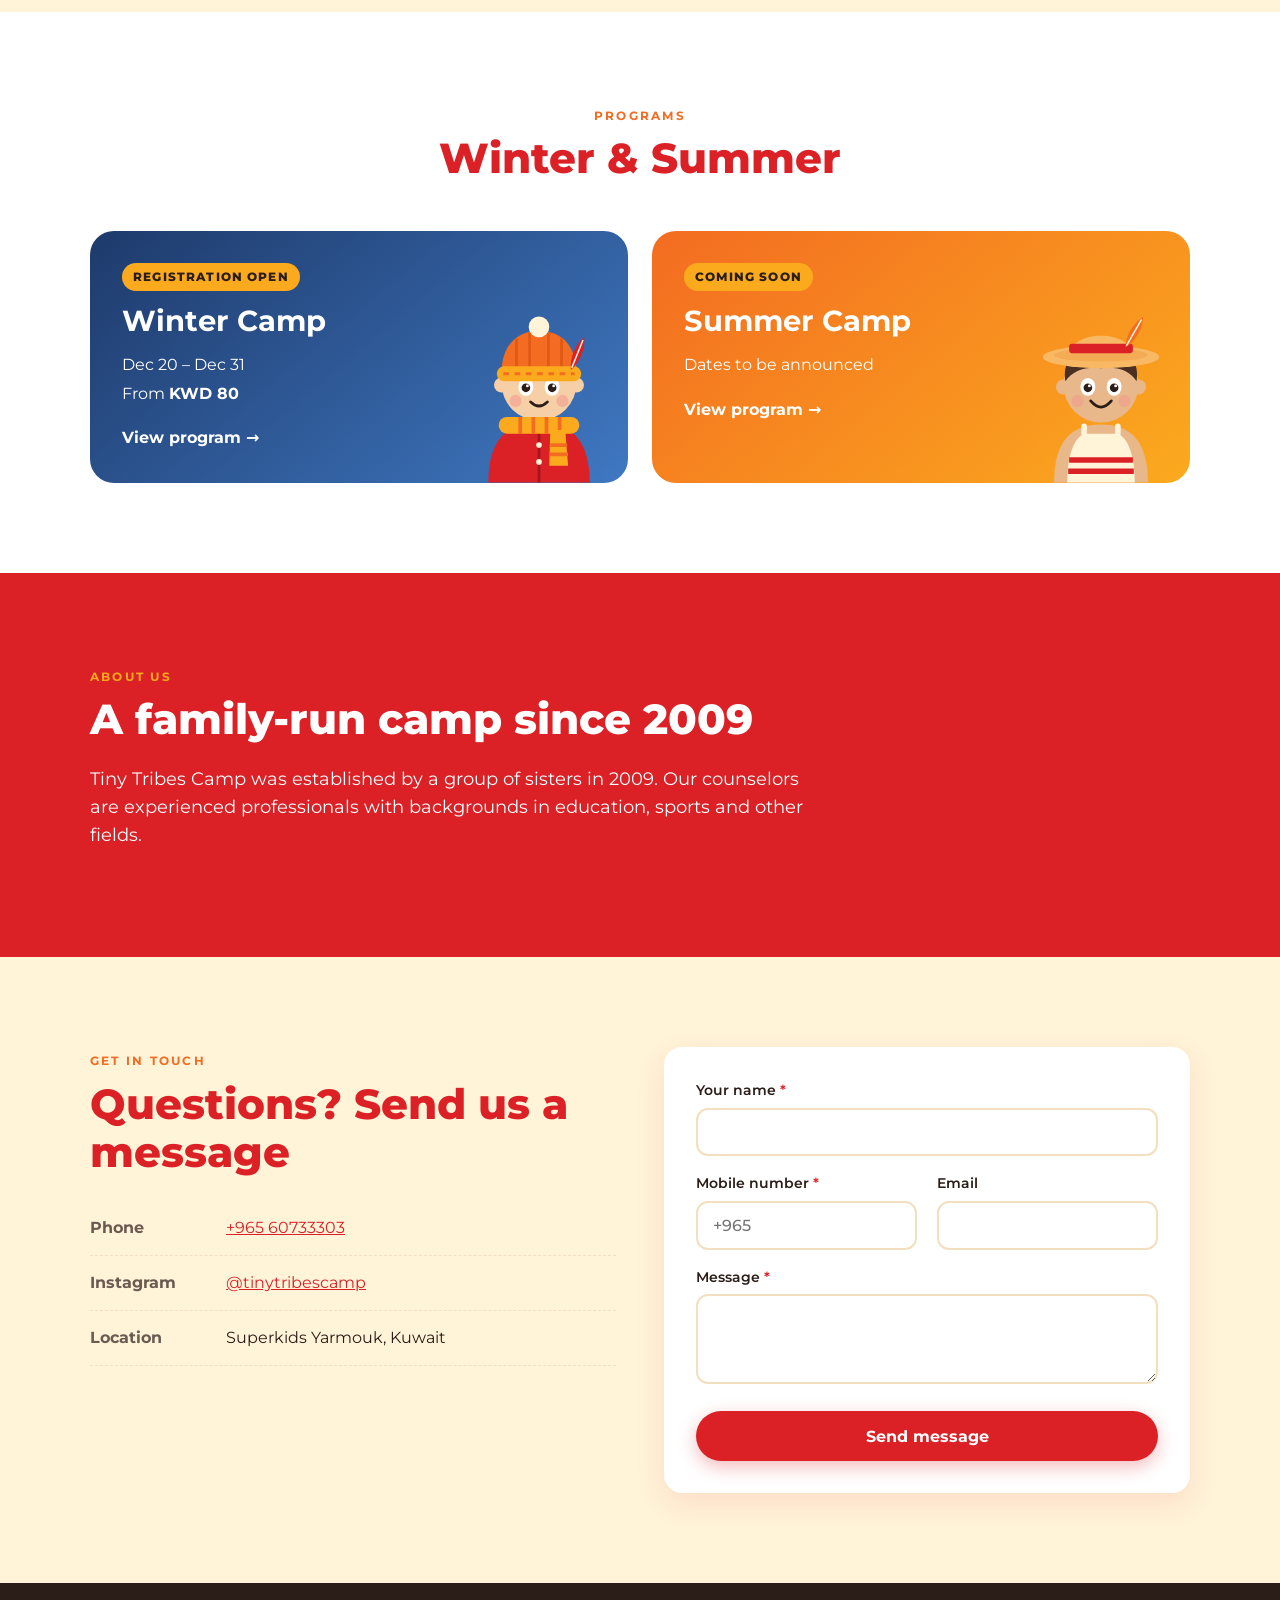
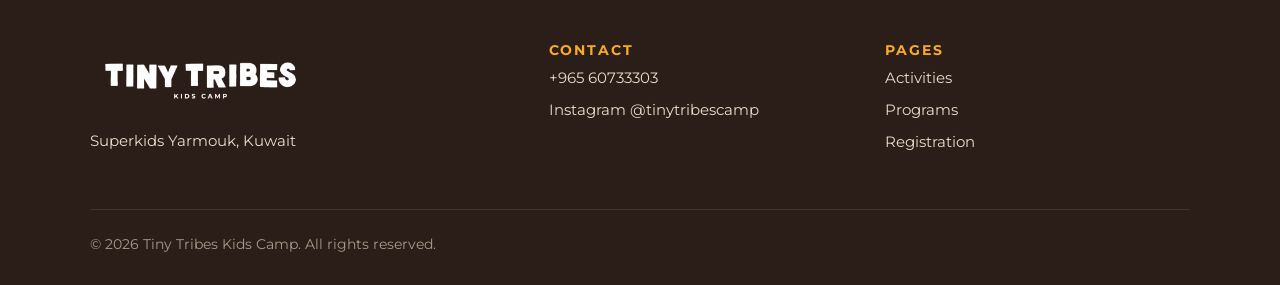
==== commit 3b656e3f: "Smooth menu button and menu, seamless hat between pages, lighter header Co-Authored-By: Claude Opus " ====
--- a/index.html
+++ b/index.html
@@ -3,16 +3,17 @@
 <head>
   <meta charset="UTF-8">
   <meta name="viewport" content="width=device-width, initial-scale=1">
+  <script>(function(){function c(){try{if(sessionStorage.getItem("tt-hat")){sessionStorage.removeItem("tt-hat");document.documentElement.classList.add("hat-in");}}catch(e){}}if(document.prerendering){document.addEventListener("prerenderingchange",c,{once:true});}else{c();}})();</script>
   <title>Tiny Tribes Kids Camp | Kids Camp in Kuwait</title>
   <meta name="description" content="Tiny Tribes Kids Camp in Kuwait for ages 2 to 10. Field trips, splash day, carnival day, cooking, sports and indoor activities.">
   <link rel="icon" href="assets/img/favicon.png">
   <link rel="preload" href="assets/fonts/montserrat-latin.woff2" as="font" type="font/woff2" crossorigin>
   <link rel="preload" as="image" href="assets/img/hero.webp" fetchpriority="high">
-  <link rel="stylesheet" href="css/style.css?v=10">
-  <script src="js/data.js?v=10" defer></script>
-  <script src="js/store.js?v=10" defer></script>
-  <script src="js/characters.js?v=10" defer></script>
-  <script src="js/main.js?v=10" defer></script>
+  <link rel="stylesheet" href="css/style.css?v=16">
+  <script src="js/data.js?v=16" defer></script>
+  <script src="js/store.js?v=16" defer></script>
+  <script src="js/characters.js?v=16" defer></script>
+  <script src="js/main.js?v=16" defer></script>
   <script type="speculationrules">{"prerender":[{"source":"document","where":{"href_matches":"*.html*"},"eagerness":"moderate"}]}</script>
 </head>
 <body>
--- a/css/style.css
+++ b/css/style.css
@@ -22,10 +22,18 @@
   src: url("../assets/fonts/montserrat-latin.woff2") format("woff2");
 }
 
-/* Smooth cross-fade between pages in browsers that support it */
-@view-transition { navigation: auto; }
-::view-transition-old(root),
-::view-transition-new(root) { animation-duration: .35s; }
+/* Arriving from another page: the same hat is shown first, then gently fades away,
+   so the change of page is one smooth movement with no blank flash. */
+html.hat-in body::after {
+  content: "";
+  position: fixed;
+  inset: 0;
+  z-index: 1000;
+  background: var(--cream) url("../assets/img/hat.svg") center 46% / 210px auto no-repeat;
+  pointer-events: none;
+  animation: hat-out .35s ease .08s forwards;
+}
+@keyframes hat-out { to { opacity: 0; visibility: hidden; } }
 
 /* ---------- Page-change hat (brand feathers) ---------- */
 .hat-loader {
@@ -170,8 +178,7 @@
   position: sticky;
   top: 0;
   z-index: 50;
-  background: rgba(255, 255, 255, .96);
-  backdrop-filter: saturate(160%) blur(8px);
+  background: var(--white);
   border-bottom: 1px solid var(--line);
 }
 .nav {
@@ -200,22 +207,35 @@
 .nav-links .btn,
 .nav-links .btn[aria-current="page"] { color: var(--white); padding: .6rem 1.3rem; }
 
+/* Menu button: three lines that turn smoothly into an X */
 .nav-toggle {
   display: none;
+  position: relative;
+  width: 44px;
+  height: 44px;
   background: none;
   border: 0;
-  padding: 8px;
+  padding: 0;
   cursor: pointer;
+  -webkit-tap-highlight-color: transparent;
 }
 .nav-toggle span {
-  display: block;
+  position: absolute;
+  left: 9px;
+  top: 50%;
   width: 26px;
   height: 3px;
-  margin: 5px 0;
+  margin-top: -1.5px;
   background: var(--red);
   border-radius: 2px;
-  transition: transform .2s ease, opacity .2s ease;
-}
+  transition: transform .32s cubic-bezier(.65, 0, .35, 1), opacity .2s ease;
+  will-change: transform;
+}
+.nav-toggle span:nth-child(1) { transform: translateY(-8px); }
+.nav-toggle span:nth-child(3) { transform: translateY(8px); }
+.nav-toggle[aria-expanded="true"] span:nth-child(1) { transform: rotate(45deg); }
+.nav-toggle[aria-expanded="true"] span:nth-child(2) { opacity: 0; transform: scaleX(.2); }
+.nav-toggle[aria-expanded="true"] span:nth-child(3) { transform: rotate(-45deg); }
 
 @media (max-width: 820px) {
   .nav-toggle { display: block; }
@@ -228,16 +248,25 @@
     gap: 0;
     background: var(--white);
     border-bottom: 1px solid var(--line);
+    box-shadow: 0 14px 24px rgba(43, 29, 23, .08);
     padding: .5rem 20px 1.2rem;
-    display: none;
+    /* hidden but ready, so it can slide instead of popping */
+    opacity: 0;
+    visibility: hidden;
+    transform: translateY(-10px);
+    pointer-events: none;
+    transition: opacity .25s ease, transform .3s cubic-bezier(.2, .8, .2, 1), visibility 0s linear .3s;
   }
-  .nav-links.open { display: flex; }
+  .nav-links.open {
+    opacity: 1;
+    visibility: visible;
+    transform: none;
+    pointer-events: auto;
+    transition: opacity .25s ease, transform .3s cubic-bezier(.2, .8, .2, 1), visibility 0s;
+  }
   .nav-links li { width: 100%; }
   .nav-links a { display: block; padding: .8rem 0; }
   .nav-links .btn { margin-top: .5rem; width: 100%; }
-  .nav-toggle[aria-expanded="true"] span:nth-child(1) { transform: translateY(8px) rotate(45deg); }
-  .nav-toggle[aria-expanded="true"] span:nth-child(2) { opacity: 0; }
-  .nav-toggle[aria-expanded="true"] span:nth-child(3) { transform: translateY(-8px) rotate(-45deg); }
 }
 
 /* ---------- Hero ---------- */
@@ -758,7 +787,8 @@
   color: var(--ink);
   transition: transform .2s ease, box-shadow .2s ease;
 }
-.category:hover { transform: translateY(-3px); box-shadow: 0 14px 30px rgba(219, 33, 38, .16); }
+@media (hover: hover) { .category:hover { transform: translateY(-3px); box-shadow: 0 14px 30px rgba(219, 33, 38, .16); } }
+.category:active { transform: scale(.98); }
 .category:focus-visible { outline: 3px solid var(--orange); outline-offset: 3px; }
 .category img {
   width: 96px;
@@ -885,7 +915,6 @@
 
 .gallery-lightbox { background: #111; max-width: min(1000px, 96vw); }
 .gallery-lightbox img { height: min(78vh, 680px); width: 100%; object-fit: contain; background: #111; }
-.photo { content-visibility: auto; contain-intrinsic-size: 300px; }
 @media (hover: none) { .photo:hover img { transform: none; } }
 .gallery-lightbox .lightbox-bar { background: var(--white); }
 .lightbox-caption { font-weight: 700; color: var(--red); }
@@ -1109,22 +1138,54 @@
 .gallery-lightbox .lightbox-bar { position: relative; z-index: 2; }
 .gallery-lightbox .lb-nav { z-index: 2; }
 
+.gallery-lightbox { touch-action: none; overflow: hidden; }
 @media (max-width: 760px) {
-  .gallery-lightbox {
-    width: 100vw;
-    max-width: 100vw;
-    height: 100dvh;
-    max-height: 100dvh;
-    margin: 0;
-    border-radius: 0;
-    background: #000;
-    touch-action: none;
-    display: none;
-  }
-  .gallery-lightbox[open] { display: flex; flex-direction: column; }
-  .gallery-lightbox img { flex: 1; height: auto; min-height: 0; background: #000; }
-  .gallery-lightbox .lightbox-bar { background: #000; padding: .8rem 1rem calc(.8rem + env(safe-area-inset-bottom)); }
-  .gallery-lightbox .lightbox-caption { color: #fff; font-size: .9rem; }
-  .gallery-lightbox .lightbox-close { width: 44px; height: 44px; }
-  .gallery-lightbox .lb-nav { top: 50%; width: 40px; height: 40px; font-size: 1.6rem; background: rgba(255, 255, 255, .85); }
-}
+  .gallery-lightbox { max-width: 94vw; border-radius: 16px; }
+  .gallery-lightbox img { height: min(48vh, 400px); }
+  .gallery-lightbox .lightbox-bar { padding: .6rem .9rem; }
+  .gallery-lightbox .lightbox-caption { font-size: .85rem; }
+  .gallery-lightbox .lb-nav { width: 38px; height: 38px; font-size: 1.5rem; }
+}
+
+/* Photo viewer: the page shows through behind the photo (still locked) */
+.gallery-lightbox {
+  background: transparent;
+  box-shadow: none;
+  max-width: min(1000px, 94vw);
+}
+.gallery-lightbox::backdrop { background: rgba(43, 29, 23, .35); }
+.gallery-lightbox img {
+  width: auto;
+  max-width: 100%;
+  height: auto;
+  max-height: 75vh;
+  margin: 0 auto;
+  border-radius: 14px;
+  background: transparent;
+  box-shadow: 0 18px 50px rgba(0, 0, 0, .35);
+}
+.gallery-lightbox .lightbox-bar {
+  background: var(--white);
+  border-radius: 999px;
+  margin: .7rem auto 0;
+  width: fit-content;
+  min-width: 220px;
+  gap: 1rem;
+  padding: .35rem .4rem .35rem 1.1rem;
+  box-shadow: 0 8px 24px rgba(0, 0, 0, .2);
+}
+.gallery-lightbox .lightbox-close { width: 38px; height: 38px; }
+@media (max-width: 760px) {
+  .gallery-lightbox img { height: auto; max-height: 62vh; }
+}
+
+/* Phones: no grey tap box, smooth photo grid */
+a, button, .chip, .category, .photo { -webkit-tap-highlight-color: transparent; }
+.chip { transition: background-color .2s ease, color .2s ease, border-color .2s ease, transform .1s ease; }
+.chip:active { transform: scale(.96); }
+.photo { background: #f6ead2; }
+.photo img { opacity: 0; transition: opacity .3s ease, transform .3s ease; }
+.photo img.ready { opacity: 1; }
+.photo-grid.fade-in { animation: grid-in .28s ease both; }
+@keyframes grid-in { from { opacity: 0; transform: translateY(6px); } to { opacity: 1; transform: none; } }
+@media (prefers-reduced-motion: reduce) { .photo-grid.fade-in { animation: none; } }
